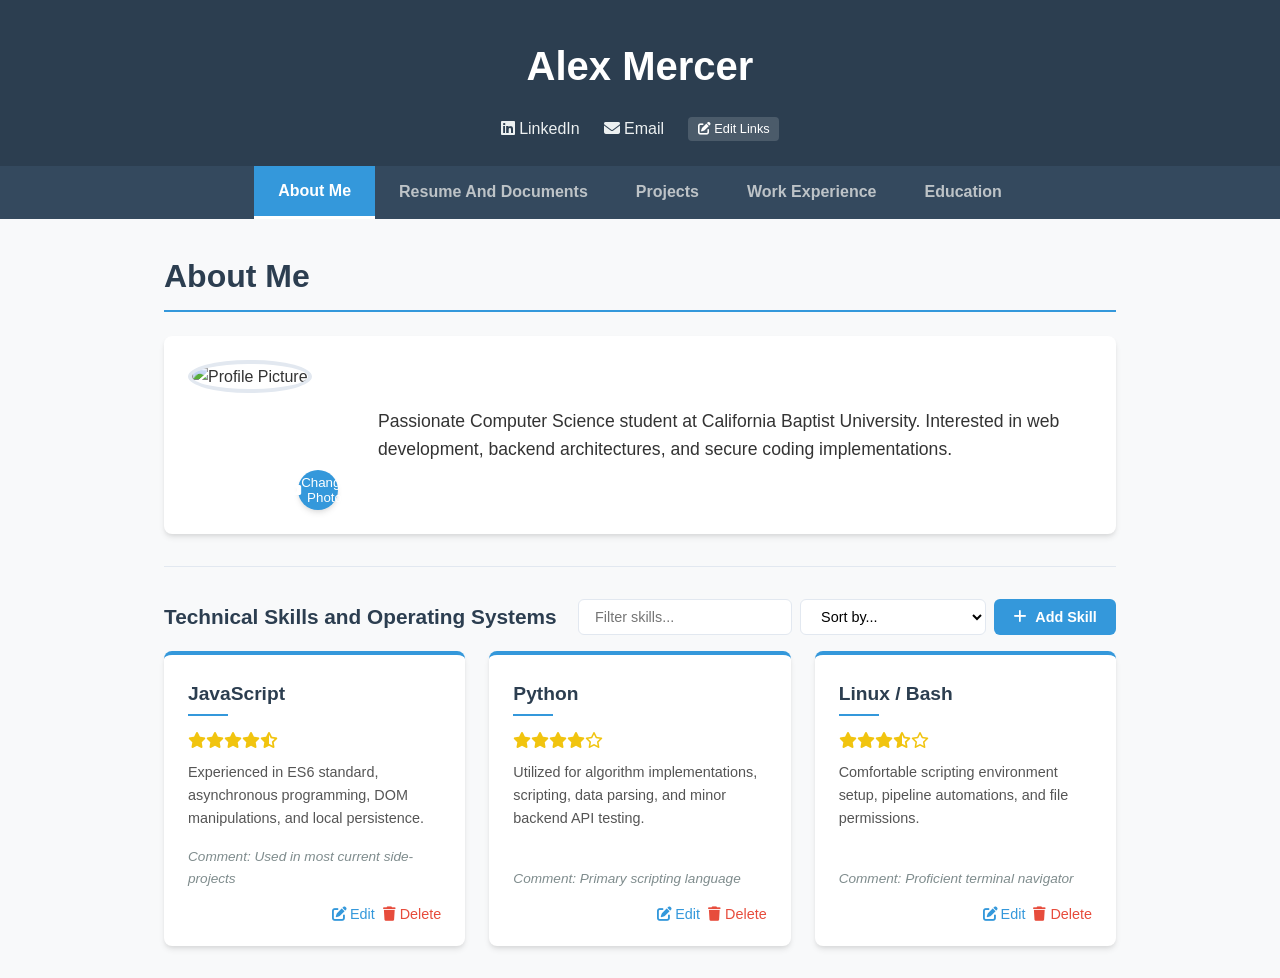
==== index.html @ ef34f557 "Gemini with the project Specification" ====
<!DOCTYPE html>
<html lang="en">
<head>
    <meta charset="UTF-8">
    <meta name="viewport" content="width=device-width, initial-scale=1.0">
    <title>My Interactive Resume App</title>
    <link rel="stylesheet" href="style.css">
    <link rel="stylesheet" href="https://cdnjs.cloudflare.com/ajax/libs/font-awesome/6.4.0/css/all.min.css">
</head>
<body>

    <header>
        <h1 id="header-name" contenteditable="true" onblur="saveHeaderData()">Your Name Here</h1>
        <div class="header-links">
            <a id="link-linkedin" href="https://linkedin.com" target="_blank"><i class="fab fa-linkedin"></i> LinkedIn</a>
            <a id="link-email" href="mailto:your.email@example.com"><i class="fas fa-envelope"></i> Email</a>
            <button class="edit-btn-sm" onclick="editHeaderLinks()"><i class="fas fa-edit"></i> Edit Links</button>
        </div>
    </header>

    <nav class="tabs-container">
        <button class="tab-btn active" onclick="switchTab('about')">About Me</button>
        <button class="tab-btn" onclick="switchTab('resume')">Resume And Documents</button>
        <button class="tab-btn" onclick="switchTab('projects')">Projects</button>
        <button class="tab-btn" onclick="switchTab('experience')">Work Experience</button>
        <button class="tab-btn" onclick="switchTab('education')">Education</button>
    </nav>

    <main class="content-container">

        <section id="about" class="tab-section active">
            <h2>About Me</h2>
            <div class="profile-container">
                <div class="profile-photo-wrapper">
                    <img id="profile-img" src="https://via.placeholder.com/150" alt="Profile Picture">
                    <input type="file" id="photo-upload" accept="image/*" style="display:none" onchange="uploadPhoto(event)">
                    <button class="edit-photo-btn" onclick="document.getElementById('photo-upload').click()"><i class="fas fa-camera"></i> Change Photo</button>
                </div>
                <div class="about-bio">
                    <p id="about-text" contenteditable="true" onblur="saveBioData()">Click here to edit your bio. Share a brief summary of who you are, what drives you, and what you're currently working on!</p>
                </div>
            </div>

            <hr class="section-divider">

            <div class="skills-header">
                <h3>Technical Skills and Operating Systems</h3>
                <div class="skills-controls">
                    <input type="text" id="skill-search" placeholder="Filter skills..." oninput="renderSkills()">
                    <select id="skill-sort" onchange="renderSkills()">
                        <option value="none">Sort by...</option>
                        <option value="name-asc">Name (A-Z)</option>
                        <option value="rating-desc">Rating (High to Low)</option>
                    </select>
                    <button class="add-btn" onclick="openSkillModal()"><i class="fas fa-plus"></i> Add Skill</button>
                </div>
            </div>

            <div id="skills-grid" class="cards-grid">
                </div>
        </section>

        <section id="resume" class="tab-section">
            <h2>Resume</h2>
            <div class="resume-actions">
                <label for="resume-upload" class="upload-label-btn"><i class="fas fa-upload"></i> Upload PDF Resume</label>
                <input type="file" id="resume-upload" accept="application/pdf" style="display: none;" onchange="uploadResume(event)">
            </div>
            <div id="resume-viewer" class="resume-viewer-container">
                <p class="placeholder-text">No resume uploaded yet. Click the button above to upload a PDF resume.</p>
            </div>
        </section>

        <section id="projects" class="tab-section">
            <div class="section-header">
                <h2>Projects</h2>
                <button class="add-btn" onclick="openProjectModal()"><i class="fas fa-plus"></i> Add Project</button>
            </div>

            <h3 class="subsection-title"><i class="fas fa-star text-gold"></i> Featured Projects</h3>
            <div id="featured-projects-grid" class="cards-grid">
                </div>

            <hr class="section-divider">

            <h3 class="subsection-title">All Projects</h3>
            <div id="all-projects-grid" class="cards-grid">
                </div>
        </section>

        <section id="experience" class="tab-section">
            <div class="section-header">
                <h2>Work Experience</h2>
                <button class="add-btn" onclick="openExperienceModal()"><i class="fas fa-plus"></i> Add Experience</button>
            </div>
            <div id="experience-list" class="experience-list-container">
                </div>
        </section>

        <section id="education" class="tab-section">
            <div class="education-header">
                <h2 id="edu-institution" contenteditable="true" onblur="saveEducationInfo()">California Baptist University</h2>
                <h4 id="edu-degree" contenteditable="true" onblur="saveEducationInfo()">Bachelor of Computer Science</h4>
                <p id="edu-description" contenteditable="true" onblur="saveEducationInfo()" class="edu-desc-text">Click to edit the institution description or background info here.</p>
                <div class="edu-meta">
                    <span id="edu-link" contenteditable="true" onblur="saveEducationInfo()">https://calbaptist.edu</span>
                    <div class="transcript-wrapper">
                        <label for="transcript-upload" class="upload-label-btn-sm"><i class="fas fa-file-pdf"></i> Upload Transcript</label>
                        <input type="file" id="transcript-upload" accept="application/pdf" style="display: none;" onchange="uploadTranscript(event)">
                        <a id="view-transcript-btn" href="#" target="_blank" style="display: none;" class="view-btn-sm"><i class="fas fa-eye"></i> View Transcript</a>
                    </div>
                </div>
            </div>

            <hr class="section-divider">

            <div class="classes-header">
                <h3>Completed Courses</h3>
                <button class="add-btn" onclick="openClassModal()"><i class="fas fa-plus"></i> Add Course</button>
            </div>
            <div id="classes-grid" class="cards-grid">
                </div>
        </section>

    </main>

    <div id="modal-overlay" class="modal-overlay">
        <div class="modal-content">
            <h3 id="modal-title">Edit Item</h3>
            <form id="modal-form" onsubmit="handleModalSubmit(event)">
                <input type="hidden" id="form-item-id">
                <input type="hidden" id="form-item-type">
                
                <div id="dynamic-form-fields">
                    </div>

                <div class="modal-actions">
                    <button type="button" class="cancel-btn" onclick="closeModal()">Cancel</button>
                    <button type="submit" class="save-btn">Save Changes</button>
                </div>
            </form>
        </div>
    </div>

    <div id="links-modal" class="modal-overlay">
        <div class="modal-content">
            <h3>Edit Contact Links</h3>
            <div class="form-group">
                <label for="input-linkedin">LinkedIn URL</label>
                <input type="url" id="input-linkedin" placeholder="https://linkedin.com/in/username">
            </div>
            <div class="form-group">
                <label for="input-email">Email Address</label>
                <input type="email" id="input-email" placeholder="example@email.com">
            </div>
            <div class="modal-actions">
                <button type="button" class="cancel-btn" onclick="closeLinksModal()">Cancel</button>
                <button type="button" class="save-btn" onclick="saveHeaderLinks()">Save</button>
            </div>
        </div>
    </div>

    <script src="app.js"></script>
</body>
</html>
---- style.css ----
/* Custom Palette & Variables */
:root {
    --primary: #2c3e50;
    --accent: #3498db;
    --accent-hover: #2980b9;
    --bg: #f8f9fa;
    --card-bg: #ffffff;
    --text: #333333;
    --text-muted: #7f8c8d;
    --border: #e2e8f0;
    --shadow: 0 4px 6px -1px rgba(0, 0, 0, 0.1), 0 2px 4px -1px rgba(0, 0, 0, 0.06);
    --gold: #f1c40f;
    --danger: #e74c3c;
}

* {
    box-sizing: border-box;
    margin: 0;
    padding: 0;
    font-family: 'Segoe UI', Tahoma, Geneva, Verdana, sans-serif;
}

body {
    background-color: var(--bg);
    color: var(--text);
    line-height: 1.6;
}

/* Header Styles */
header {
    background-color: var(--primary);
    color: white;
    padding: 2rem 1rem 1.5rem 1rem;
    text-align: center;
}

header h1 {
    font-size: 2.5rem;
    font-weight: 800;
    margin-bottom: 0.5rem;
    outline: none;
    transition: background 0.3s;
    display: inline-block;
    padding: 2px 8px;
    border-radius: 4px;
}

header h1[contenteditable="true"]:hover {
    background: rgba(255, 255, 255, 0.1);
    cursor: pointer;
}

.header-links {
    display: flex;
    justify-content: center;
    align-items: center;
    gap: 1.5rem;
    flex-wrap: wrap;
    margin-top: 0.5rem;
}

.header-links a {
    color: #ecf0f1;
    text-decoration: none;
    font-size: 1rem;
    font-weight: 500;
    transition: color 0.2s;
}

.header-links a:hover {
    color: var(--accent);
}

/* Tabs Navigation */
.tabs-container {
    display: flex;
    justify-content: center;
    background-color: #34495e;
    overflow-x: auto;
    white-space: nowrap;
    position: sticky;
    top: 0;
    z-index: 10;
}

.tab-btn {
    background: none;
    border: none;
    color: #bdc3c7;
    padding: 1rem 1.5rem;
    font-size: 1rem;
    cursor: pointer;
    transition: all 0.3s;
    font-weight: 600;
}

.tab-btn:hover {
    color: white;
    background-color: rgba(255, 255, 255, 0.05);
}

.tab-btn.active {
    color: white;
    background-color: var(--accent);
    border-bottom: 3px solid white;
}

/* Main Container */
.content-container {
    max-width: 1000px;
    margin: 2rem auto;
    padding: 0 1.5rem;
}

.tab-section {
    display: none;
    animation: fadeIn 0.4s ease;
}

.tab-section.active {
    display: block;
}

@keyframes fadeIn {
    from { opacity: 0; transform: translateY(10px); }
    to { opacity: 1; transform: translateY(0); }
}

/* Headers & Typography */
h2 {
    font-size: 2rem;
    color: var(--primary);
    margin-bottom: 1.5rem;
    border-bottom: 2px solid var(--accent);
    padding-bottom: 0.5rem;
}

h3 {
    font-size: 1.3rem;
    color: var(--primary);
}

.subsection-title {
    margin: 1.5rem 0 1rem;
}

.section-divider {
    border: 0;
    height: 1px;
    background: var(--border);
    margin: 2rem 0;
}

/* Profile Section */
.profile-container {
    display: flex;
    gap: 2rem;
    align-items: center;
    background: var(--card-bg);
    padding: 1.5rem;
    border-radius: 8px;
    box-shadow: var(--shadow);
    margin-bottom: 2rem;
}

.profile-photo-wrapper {
    position: relative;
    width: 150px;
    height: 150px;
    flex-shrink: 0;
}

#profile-img {
    width: 100%;
    height: 100%;
    object-fit: cover;
    border-radius: 50%;
    border: 4px solid var(--border);
}

.edit-photo-btn {
    position: absolute;
    bottom: 0;
    right: 0;
    background: var(--accent);
    color: white;
    border: none;
    border-radius: 50%;
    width: 40px;
    height: 40px;
    cursor: pointer;
    box-shadow: var(--shadow);
    display: flex;
    align-items: center;
    justify-content: center;
}

.about-bio p {
    font-size: 1.1rem;
    padding: 0.5rem;
    border-radius: 4px;
    outline: none;
}

.about-bio p[contenteditable="true"]:hover {
    background: #f0f4f8;
}

/* Control Headers */
.skills-header, .section-header, .classes-header {
    display: flex;
    justify-content: space-between;
    align-items: center;
    flex-wrap: wrap;
    gap: 1rem;
    margin-bottom: 1rem;
}

.skills-controls {
    display: flex;
    gap: 0.5rem;
    flex-wrap: wrap;
}

input[type="text"], select {
    padding: 0.5rem 1rem;
    border: 1px solid var(--border);
    border-radius: 6px;
    background-color: white;
    font-size: 0.9rem;
}

/* Buttons */
.add-btn, .upload-label-btn, .save-btn {
    background-color: var(--accent);
    color: white;
    border: none;
    padding: 0.6rem 1.2rem;
    border-radius: 6px;
    font-weight: 600;
    cursor: pointer;
    transition: background 0.2s;
    font-size: 0.9rem;
    display: inline-flex;
    align-items: center;
    gap: 0.5rem;
}

.add-btn:hover, .upload-label-btn:hover, .save-btn:hover {
    background-color: var(--accent-hover);
}

.edit-btn-sm, .upload-label-btn-sm, .view-btn-sm {
    background: rgba(255,255,255,0.15);
    border: none;
    color: white;
    padding: 0.3rem 0.6rem;
    border-radius: 4px;
    cursor: pointer;
    font-size: 0.8rem;
}

.edit-btn-sm:hover {
    background: rgba(255,255,255,0.3);
}

.upload-label-btn-sm, .view-btn-sm {
    background-color: var(--primary);
    color: white;
    padding: 0.4rem 0.8rem;
    border-radius: 4px;
    text-decoration: none;
    cursor: pointer;
    display: inline-flex;
    align-items: center;
    gap: 0.3rem;
    font-weight: 500;
}

.upload-label-btn-sm:hover, .view-btn-sm:hover {
    background-color: #1a252f;
}

.card-actions {
    display: flex;
    justify-content: flex-end;
    gap: 0.5rem;
    margin-top: auto;
    padding-top: 1rem;
}

.edit-card-btn {
    background: none;
    border: none;
    color: var(--accent);
    cursor: pointer;
    font-size: 0.9rem;
}

.delete-card-btn {
    background: none;
    border: none;
    color: var(--danger);
    cursor: pointer;
    font-size: 0.9rem;
}

/* Grid & Cards System */
.cards-grid {
    display: grid;
    grid-template-columns: repeat(auto-fill, minmax(280px, 1fr));
    gap: 1.5rem;
    margin-top: 1rem;
}

.card {
    background: var(--card-bg);
    border-radius: 8px;
    padding: 1.5rem;
    box-shadow: var(--shadow);
    display: flex;
    flex-direction: column;
    border-top: 4px solid var(--accent);
    transition: transform 0.2s;
}

.card:hover {
    transform: translateY(-3px);
}

.card h4 {
    font-size: 1.2rem;
    color: var(--primary);
    margin-bottom: 0.25rem;
}

.card-underline {
    height: 2px;
    width: 40px;
    background-color: var(--accent);
    margin-bottom: 0.75rem;
}

.card-label {
    background: #e1f5fe;
    color: #0288d1;
    font-size: 0.75rem;
    font-weight: bold;
    padding: 0.2rem 0.5rem;
    border-radius: 4px;
    align-self: flex-start;
    margin-bottom: 0.75rem;
}

.card-desc {
    font-size: 0.9rem;
    color: #555;
    margin-bottom: 1rem;
    flex-grow: 1;
}

/* Star Ratings */
.stars-container {
    color: var(--gold);
    font-size: 1rem;
    margin-bottom: 0.5rem;
}

.card-comment {
    font-size: 0.85rem;
    font-style: italic;
    color: var(--text-muted);
}

.card-tech-stack {
    font-size: 0.8rem;
    color: var(--text-muted);
    background: #f1f3f5;
    padding: 0.4rem;
    border-radius: 4px;
    margin-bottom: 0.75rem;
}

.card-link {
    color: var(--accent);
    text-decoration: none;
    font-weight: 600;
    font-size: 0.9rem;
}

.card-link:hover {
    text-decoration: underline;
}

/* Resume Document Viewers */
.resume-actions {
    display: flex;
    justify-content: flex-end;
    margin-bottom: 1.5rem;
}

.resume-viewer-container {
    background: white;
    border-radius: 8px;
    box-shadow: var(--shadow);
    padding: 1rem;
    min-height: 500px;
    display: flex;
    justify-content: center;
    align-items: center;
}

.placeholder-text {
    color: var(--text-muted);
    font-style: italic;
}

.resume-iframe {
    width: 100%;
    height: 600px;
    border: none;
}

/* Experience Layout */
.experience-list-container {
    display: flex;
    flex-direction: column;
    gap: 1.5rem;
}

.experience-card {
    background: white;
    border-radius: 8px;
    padding: 1.5rem;
    box-shadow: var(--shadow);
    border-left: 5px solid var(--accent);
}

/* Education Layout */
.education-header {
    background: white;
    border-radius: 8px;
    padding: 2rem;
    box-shadow: var(--shadow);
}

.education-header h2 {
    border-bottom: none;
    margin-bottom: 0.25rem;
    outline: none;
}

.education-header h2[contenteditable="true"]:hover,
.education-header h4[contenteditable="true"]:hover,
.education-header p[contenteditable="true"]:hover,
#edu-link[contenteditable="true"]:hover {
    background-color: #f0f4f8;
}

.education-header h4 {
    color: var(--accent);
    font-size: 1.2rem;
    margin-bottom: 1rem;
    outline: none;
}

.edu-desc-text {
    margin-bottom: 1.5rem;
    outline: none;
}

.edu-meta {
    display: flex;
    justify-content: space-between;
    align-items: center;
    flex-wrap: wrap;
    gap: 1rem;
}

#edu-link {
    color: var(--accent);
    text-decoration: underline;
    font-weight: 500;
    outline: none;
}

.transcript-wrapper {
    display: flex;
    gap: 0.5rem;
    align-items: center;
}

/* Modals Overlay & Forms */
.modal-overlay {
    display: none;
    position: fixed;
    top: 0;
    left: 0;
    width: 100%;
    height: 100%;
    background: rgba(0, 0, 0, 0.5);
    z-index: 100;
    justify-content: center;
    align-items: center;
}

.modal-overlay.active {
    display: flex;
}

.modal-content {
    background: white;
    border-radius: 10px;
    padding: 2rem;
    width: 90%;
    max-width: 500px;
    box-shadow: 0 10px 25px rgba(0,0,0,0.2);
    animation: modalSlideUp 0.3s ease;
}

@keyframes modalSlideUp {
    from { transform: translateY(30px); opacity: 0; }
    to { transform: translateY(0); opacity: 1; }
}

.modal-content h3 {
    margin-bottom: 1.5rem;
    border-bottom: 1px solid var(--border);
    padding-bottom: 0.5rem;
}

.form-group {
    margin-bottom: 1rem;
}

.form-group label {
    display: block;
    margin-bottom: 0.4rem;
    font-weight: 600;
    font-size: 0.9rem;
}

.form-group input, 
.form-group textarea,
.form-group select {
    width: 100%;
    padding: 0.6rem;
    border: 1px solid var(--border);
    border-radius: 4px;
    font-size: 0.95rem;
}

.form-row {
    display: grid;
    grid-template-columns: 1fr 1fr;
    gap: 1rem;
}

.modal-actions {
    display: flex;
    justify-content: flex-end;
    gap: 0.75rem;
    margin-top: 1.5rem;
}

.cancel-btn {
    background-color: #cbd5e1;
    color: #334155;
    border: none;
    padding: 0.6rem 1.2rem;
    border-radius: 6px;
    font-weight: 600;
    cursor: pointer;
}

.cancel-btn:hover {
    background-color: #94a3b8;
}

/* Responsive Styles */
@media (max-width: 768px) {
    .profile-container {
        flex-direction: column;
        text-align: center;
    }
    .edu-meta {
        flex-direction: column;
        align-items: flex-start;
    }
}
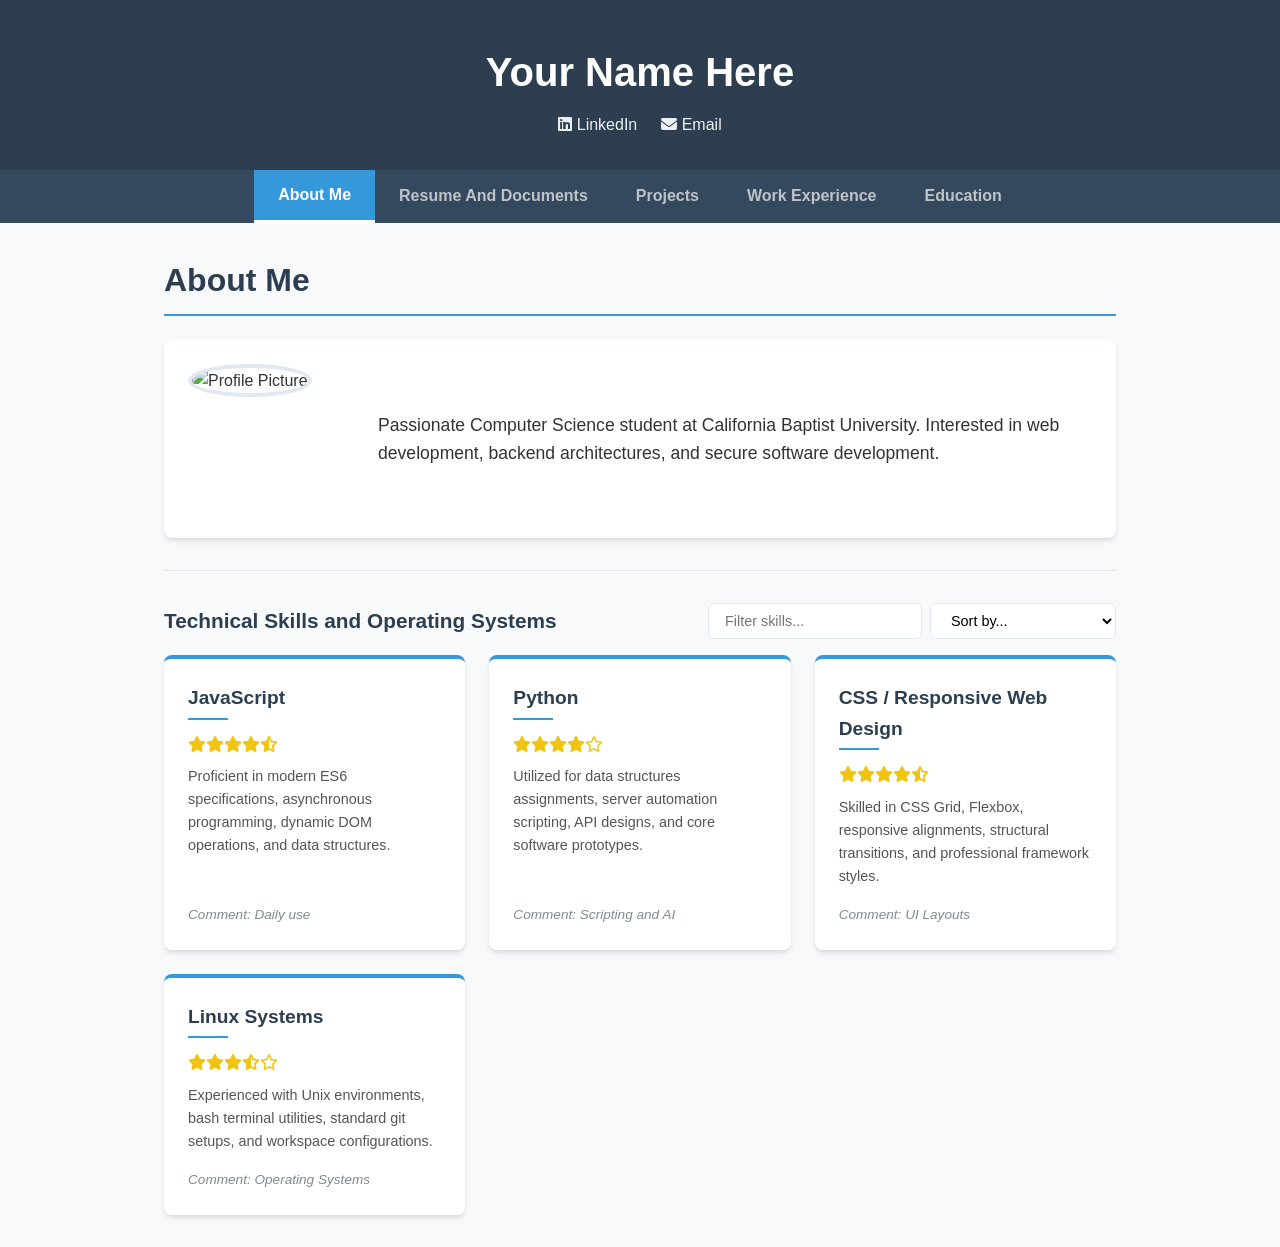
==== commit 8f1bf24e: "Removed the editing for users on site to avoid confusion" ====
--- a/index.html
+++ b/index.html
@@ -3,18 +3,17 @@
 <head>
     <meta charset="UTF-8">
     <meta name="viewport" content="width=device-width, initial-scale=1.0">
-    <title>My Interactive Resume App</title>
+    <title>My Portfolio & Resume</title>
     <link rel="stylesheet" href="style.css">
     <link rel="stylesheet" href="https://cdnjs.cloudflare.com/ajax/libs/font-awesome/6.4.0/css/all.min.css">
 </head>
 <body>
 
     <header>
-        <h1 id="header-name" contenteditable="true" onblur="saveHeaderData()">Your Name Here</h1>
+        <h1 id="header-name">Your Name</h1>
         <div class="header-links">
-            <a id="link-linkedin" href="https://linkedin.com" target="_blank"><i class="fab fa-linkedin"></i> LinkedIn</a>
-            <a id="link-email" href="mailto:your.email@example.com"><i class="fas fa-envelope"></i> Email</a>
-            <button class="edit-btn-sm" onclick="editHeaderLinks()"><i class="fas fa-edit"></i> Edit Links</button>
+            <a id="link-linkedin" href="#" target="_blank"><i class="fab fa-linkedin"></i> LinkedIn</a>
+            <a id="link-email" href="#"><i class="fas fa-envelope"></i> Email</a>
         </div>
     </header>
 
@@ -32,12 +31,10 @@
             <h2>About Me</h2>
             <div class="profile-container">
                 <div class="profile-photo-wrapper">
-                    <img id="profile-img" src="https://via.placeholder.com/150" alt="Profile Picture">
-                    <input type="file" id="photo-upload" accept="image/*" style="display:none" onchange="uploadPhoto(event)">
-                    <button class="edit-photo-btn" onclick="document.getElementById('photo-upload').click()"><i class="fas fa-camera"></i> Change Photo</button>
+                    <img id="profile-img" src="" alt="Profile Picture">
                 </div>
                 <div class="about-bio">
-                    <p id="about-text" contenteditable="true" onblur="saveBioData()">Click here to edit your bio. Share a brief summary of who you are, what drives you, and what you're currently working on!</p>
+                    <p id="about-text"></p>
                 </div>
             </div>
 
@@ -52,7 +49,6 @@
                         <option value="name-asc">Name (A-Z)</option>
                         <option value="rating-desc">Rating (High to Low)</option>
                     </select>
-                    <button class="add-btn" onclick="openSkillModal()"><i class="fas fa-plus"></i> Add Skill</button>
                 </div>
             </div>
 
@@ -62,19 +58,13 @@
 
         <section id="resume" class="tab-section">
             <h2>Resume</h2>
-            <div class="resume-actions">
-                <label for="resume-upload" class="upload-label-btn"><i class="fas fa-upload"></i> Upload PDF Resume</label>
-                <input type="file" id="resume-upload" accept="application/pdf" style="display: none;" onchange="uploadResume(event)">
-            </div>
             <div id="resume-viewer" class="resume-viewer-container">
-                <p class="placeholder-text">No resume uploaded yet. Click the button above to upload a PDF resume.</p>
-            </div>
+                </div>
         </section>
 
         <section id="projects" class="tab-section">
             <div class="section-header">
                 <h2>Projects</h2>
-                <button class="add-btn" onclick="openProjectModal()"><i class="fas fa-plus"></i> Add Project</button>
             </div>
 
             <h3 class="subsection-title"><i class="fas fa-star text-gold"></i> Featured Projects</h3>
@@ -91,7 +81,6 @@
         <section id="experience" class="tab-section">
             <div class="section-header">
                 <h2>Work Experience</h2>
-                <button class="add-btn" onclick="openExperienceModal()"><i class="fas fa-plus"></i> Add Experience</button>
             </div>
             <div id="experience-list" class="experience-list-container">
                 </div>
@@ -99,15 +88,13 @@
 
         <section id="education" class="tab-section">
             <div class="education-header">
-                <h2 id="edu-institution" contenteditable="true" onblur="saveEducationInfo()">California Baptist University</h2>
-                <h4 id="edu-degree" contenteditable="true" onblur="saveEducationInfo()">Bachelor of Computer Science</h4>
-                <p id="edu-description" contenteditable="true" onblur="saveEducationInfo()" class="edu-desc-text">Click to edit the institution description or background info here.</p>
+                <h2 id="edu-institution">Institution Name</h2>
+                <h4 id="edu-degree">Degree Program</h4>
+                <p id="edu-description" class="edu-desc-text"></p>
                 <div class="edu-meta">
-                    <span id="edu-link" contenteditable="true" onblur="saveEducationInfo()">https://calbaptist.edu</span>
+                    <a id="edu-link" href="#" target="_blank">Institution Website</a>
                     <div class="transcript-wrapper">
-                        <label for="transcript-upload" class="upload-label-btn-sm"><i class="fas fa-file-pdf"></i> Upload Transcript</label>
-                        <input type="file" id="transcript-upload" accept="application/pdf" style="display: none;" onchange="uploadTranscript(event)">
-                        <a id="view-transcript-btn" href="#" target="_blank" style="display: none;" class="view-btn-sm"><i class="fas fa-eye"></i> View Transcript</a>
+                        <a id="view-transcript-btn" href="#" target="_blank" class="view-btn-sm"><i class="fas fa-file-pdf"></i> View Unofficial Transcript</a>
                     </div>
                 </div>
             </div>
@@ -116,7 +103,6 @@
 
             <div class="classes-header">
                 <h3>Completed Courses</h3>
-                <button class="add-btn" onclick="openClassModal()"><i class="fas fa-plus"></i> Add Course</button>
             </div>
             <div id="classes-grid" class="cards-grid">
                 </div>
@@ -124,42 +110,6 @@
 
     </main>
 
-    <div id="modal-overlay" class="modal-overlay">
-        <div class="modal-content">
-            <h3 id="modal-title">Edit Item</h3>
-            <form id="modal-form" onsubmit="handleModalSubmit(event)">
-                <input type="hidden" id="form-item-id">
-                <input type="hidden" id="form-item-type">
-                
-                <div id="dynamic-form-fields">
-                    </div>
-
-                <div class="modal-actions">
-                    <button type="button" class="cancel-btn" onclick="closeModal()">Cancel</button>
-                    <button type="submit" class="save-btn">Save Changes</button>
-                </div>
-            </form>
-        </div>
-    </div>
-
-    <div id="links-modal" class="modal-overlay">
-        <div class="modal-content">
-            <h3>Edit Contact Links</h3>
-            <div class="form-group">
-                <label for="input-linkedin">LinkedIn URL</label>
-                <input type="url" id="input-linkedin" placeholder="https://linkedin.com/in/username">
-            </div>
-            <div class="form-group">
-                <label for="input-email">Email Address</label>
-                <input type="email" id="input-email" placeholder="example@email.com">
-            </div>
-            <div class="modal-actions">
-                <button type="button" class="cancel-btn" onclick="closeLinksModal()">Cancel</button>
-                <button type="button" class="save-btn" onclick="saveHeaderLinks()">Save</button>
-            </div>
-        </div>
-    </div>
-
     <script src="app.js"></script>
 </body>
 </html>
--- a/style.css
+++ b/style.css
@@ -10,7 +10,6 @@
     --border: #e2e8f0;
     --shadow: 0 4px 6px -1px rgba(0, 0, 0, 0.1), 0 2px 4px -1px rgba(0, 0, 0, 0.06);
     --gold: #f1c40f;
-    --danger: #e74c3c;
 }
 
 * {
@@ -30,7 +29,7 @@
 header {
     background-color: var(--primary);
     color: white;
-    padding: 2rem 1rem 1.5rem 1rem;
+    padding: 2.5rem 1rem 2rem 1rem;
     text-align: center;
 }
 
@@ -38,16 +37,6 @@
     font-size: 2.5rem;
     font-weight: 800;
     margin-bottom: 0.5rem;
-    outline: none;
-    transition: background 0.3s;
-    display: inline-block;
-    padding: 2px 8px;
-    border-radius: 4px;
-}
-
-header h1[contenteditable="true"]:hover {
-    background: rgba(255, 255, 255, 0.1);
-    cursor: pointer;
 }
 
 .header-links {
@@ -178,32 +167,9 @@
     border: 4px solid var(--border);
 }
 
-.edit-photo-btn {
-    position: absolute;
-    bottom: 0;
-    right: 0;
-    background: var(--accent);
-    color: white;
-    border: none;
-    border-radius: 50%;
-    width: 40px;
-    height: 40px;
-    cursor: pointer;
-    box-shadow: var(--shadow);
-    display: flex;
-    align-items: center;
-    justify-content: center;
-}
-
 .about-bio p {
     font-size: 1.1rem;
     padding: 0.5rem;
-    border-radius: 4px;
-    outline: none;
-}
-
-.about-bio p[contenteditable="true"]:hover {
-    background: #f0f4f8;
 }
 
 /* Control Headers */
@@ -227,81 +193,6 @@
     border: 1px solid var(--border);
     border-radius: 6px;
     background-color: white;
-    font-size: 0.9rem;
-}
-
-/* Buttons */
-.add-btn, .upload-label-btn, .save-btn {
-    background-color: var(--accent);
-    color: white;
-    border: none;
-    padding: 0.6rem 1.2rem;
-    border-radius: 6px;
-    font-weight: 600;
-    cursor: pointer;
-    transition: background 0.2s;
-    font-size: 0.9rem;
-    display: inline-flex;
-    align-items: center;
-    gap: 0.5rem;
-}
-
-.add-btn:hover, .upload-label-btn:hover, .save-btn:hover {
-    background-color: var(--accent-hover);
-}
-
-.edit-btn-sm, .upload-label-btn-sm, .view-btn-sm {
-    background: rgba(255,255,255,0.15);
-    border: none;
-    color: white;
-    padding: 0.3rem 0.6rem;
-    border-radius: 4px;
-    cursor: pointer;
-    font-size: 0.8rem;
-}
-
-.edit-btn-sm:hover {
-    background: rgba(255,255,255,0.3);
-}
-
-.upload-label-btn-sm, .view-btn-sm {
-    background-color: var(--primary);
-    color: white;
-    padding: 0.4rem 0.8rem;
-    border-radius: 4px;
-    text-decoration: none;
-    cursor: pointer;
-    display: inline-flex;
-    align-items: center;
-    gap: 0.3rem;
-    font-weight: 500;
-}
-
-.upload-label-btn-sm:hover, .view-btn-sm:hover {
-    background-color: #1a252f;
-}
-
-.card-actions {
-    display: flex;
-    justify-content: flex-end;
-    gap: 0.5rem;
-    margin-top: auto;
-    padding-top: 1rem;
-}
-
-.edit-card-btn {
-    background: none;
-    border: none;
-    color: var(--accent);
-    cursor: pointer;
-    font-size: 0.9rem;
-}
-
-.delete-card-btn {
-    background: none;
-    border: none;
-    color: var(--danger);
-    cursor: pointer;
     font-size: 0.9rem;
 }
 
@@ -393,12 +284,6 @@
 }
 
 /* Resume Document Viewers */
-.resume-actions {
-    display: flex;
-    justify-content: flex-end;
-    margin-bottom: 1.5rem;
-}
-
 .resume-viewer-container {
     background: white;
     border-radius: 8px;
@@ -447,26 +332,16 @@
 .education-header h2 {
     border-bottom: none;
     margin-bottom: 0.25rem;
-    outline: none;
-}
-
-.education-header h2[contenteditable="true"]:hover,
-.education-header h4[contenteditable="true"]:hover,
-.education-header p[contenteditable="true"]:hover,
-#edu-link[contenteditable="true"]:hover {
-    background-color: #f0f4f8;
 }
 
 .education-header h4 {
     color: var(--accent);
     font-size: 1.2rem;
     margin-bottom: 1rem;
-    outline: none;
 }
 
 .edu-desc-text {
     margin-bottom: 1.5rem;
-    outline: none;
 }
 
 .edu-meta {
@@ -481,7 +356,6 @@
     color: var(--accent);
     text-decoration: underline;
     font-weight: 500;
-    outline: none;
 }
 
 .transcript-wrapper {
@@ -490,91 +364,21 @@
     align-items: center;
 }
 
-/* Modals Overlay & Forms */
-.modal-overlay {
-    display: none;
-    position: fixed;
-    top: 0;
-    left: 0;
-    width: 100%;
-    height: 100%;
-    background: rgba(0, 0, 0, 0.5);
-    z-index: 100;
-    justify-content: center;
-    align-items: center;
-}
-
-.modal-overlay.active {
-    display: flex;
-}
-
-.modal-content {
-    background: white;
-    border-radius: 10px;
-    padding: 2rem;
-    width: 90%;
-    max-width: 500px;
-    box-shadow: 0 10px 25px rgba(0,0,0,0.2);
-    animation: modalSlideUp 0.3s ease;
-}
-
-@keyframes modalSlideUp {
-    from { transform: translateY(30px); opacity: 0; }
-    to { transform: translateY(0); opacity: 1; }
-}
-
-.modal-content h3 {
-    margin-bottom: 1.5rem;
-    border-bottom: 1px solid var(--border);
-    padding-bottom: 0.5rem;
-}
-
-.form-group {
-    margin-bottom: 1rem;
-}
-
-.form-group label {
-    display: block;
-    margin-bottom: 0.4rem;
-    font-weight: 600;
-    font-size: 0.9rem;
-}
-
-.form-group input, 
-.form-group textarea,
-.form-group select {
-    width: 100%;
-    padding: 0.6rem;
-    border: 1px solid var(--border);
+.view-btn-sm {
+    background-color: var(--primary);
+    color: white;
+    padding: 0.4rem 0.8rem;
     border-radius: 4px;
-    font-size: 0.95rem;
-}
-
-.form-row {
-    display: grid;
-    grid-template-columns: 1fr 1fr;
-    gap: 1rem;
-}
-
-.modal-actions {
-    display: flex;
-    justify-content: flex-end;
-    gap: 0.75rem;
-    margin-top: 1.5rem;
-}
-
-.cancel-btn {
-    background-color: #cbd5e1;
-    color: #334155;
-    border: none;
-    padding: 0.6rem 1.2rem;
-    border-radius: 6px;
-    font-weight: 600;
+    text-decoration: none;
     cursor: pointer;
-}
-
-.cancel-btn:hover {
-    background-color: #94a3b8;
+    display: inline-flex;
+    align-items: center;
+    gap: 0.3rem;
+    font-weight: 500;
+}
+
+.view-btn-sm:hover {
+    background-color: #1a252f;
 }
 
 /* Responsive Styles */
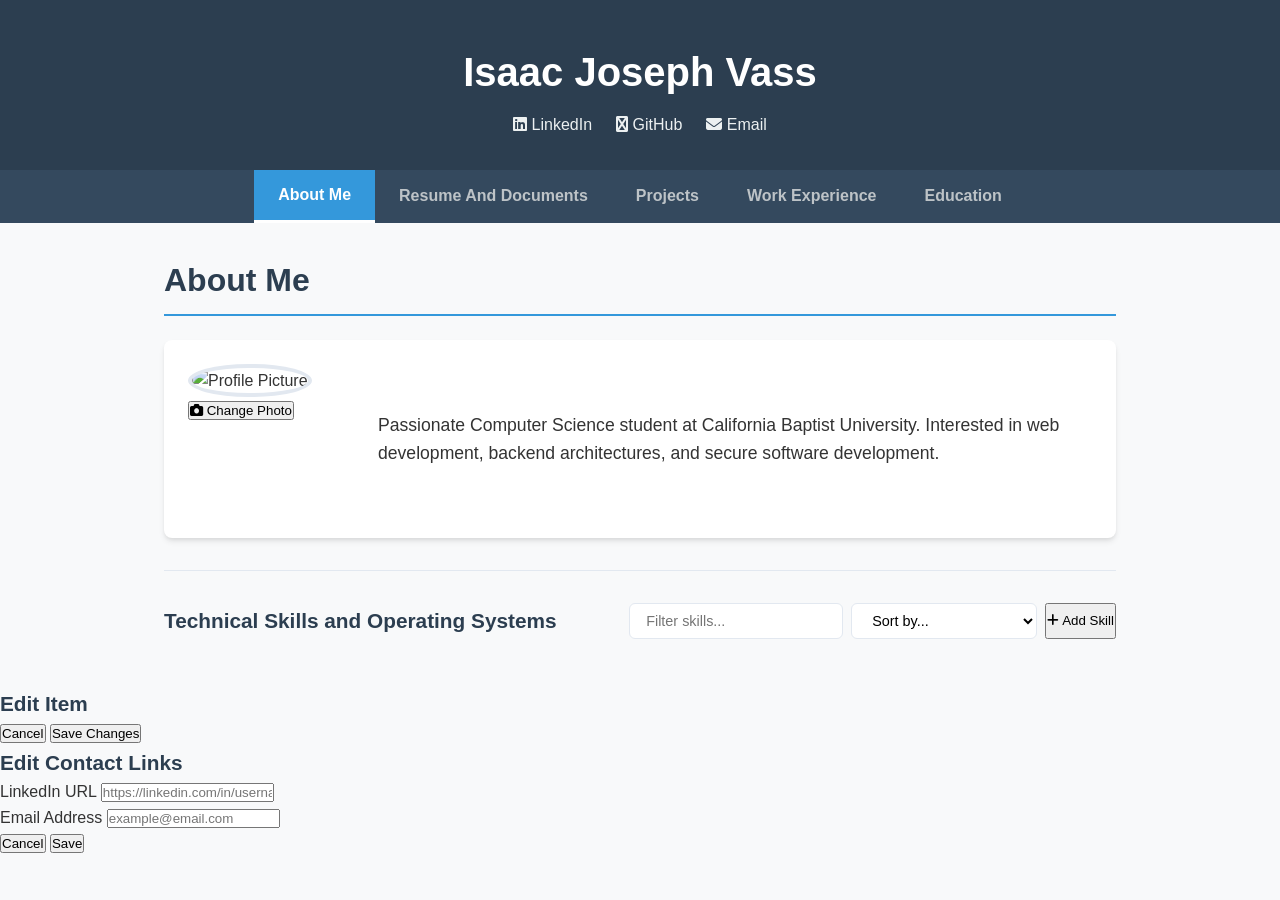
==== commit c8576c0a: "Added my links" ====
--- a/index.html
+++ b/index.html
@@ -3,17 +3,18 @@
 <head>
     <meta charset="UTF-8">
     <meta name="viewport" content="width=device-width, initial-scale=1.0">
-    <title>My Portfolio & Resume</title>
+    <title>My Interactive Resume App</title>
     <link rel="stylesheet" href="style.css">
     <link rel="stylesheet" href="https://cdnjs.cloudflare.com/ajax/libs/font-awesome/6.4.0/css/all.min.css">
 </head>
 <body>
 
     <header>
-        <h1 id="header-name">Your Name</h1>
+        <h1 id="header-name" contenteditable="true" onblur="saveHeaderData()">Your Name Here</h1>
         <div class="header-links">
-            <a id="link-linkedin" href="#" target="_blank"><i class="fab fa-linkedin"></i> LinkedIn</a>
-            <a id="link-email" href="#"><i class="fas fa-envelope"></i> Email</a>
+            <a id="link-linkedin" href="https://linkedin.com" target="_blank"><i class="fab fa-linkedin"></i> LinkedIn</a>
+            <a id="link-gtihub" href="https://github.com/IsaacVass"><i class="fas fa-github"></i> GitHub</a>
+            <a id="link-email" href="mailto:isaacjosephvass@gmail.com"><i class="fas fa-envelope"></i> Email</a>
         </div>
     </header>
 
@@ -31,10 +32,12 @@
             <h2>About Me</h2>
             <div class="profile-container">
                 <div class="profile-photo-wrapper">
-                    <img id="profile-img" src="" alt="Profile Picture">
+                    <img id="profile-img" src="https://via.placeholder.com/150" alt="Profile Picture">
+                    <input type="file" id="photo-upload" accept="image/*" style="display:none" onchange="uploadPhoto(event)">
+                    <button class="edit-photo-btn" onclick="document.getElementById('photo-upload').click()"><i class="fas fa-camera"></i> Change Photo</button>
                 </div>
                 <div class="about-bio">
-                    <p id="about-text"></p>
+                    <p id="about-text" contenteditable="true" onblur="saveBioData()">Click here to edit your bio. Share a brief summary of who you are, what drives you, and what you're currently working on!</p>
                 </div>
             </div>
 
@@ -49,6 +52,7 @@
                         <option value="name-asc">Name (A-Z)</option>
                         <option value="rating-desc">Rating (High to Low)</option>
                     </select>
+                    <button class="add-btn" onclick="openSkillModal()"><i class="fas fa-plus"></i> Add Skill</button>
                 </div>
             </div>
 
@@ -58,13 +62,19 @@
 
         <section id="resume" class="tab-section">
             <h2>Resume</h2>
+            <div class="resume-actions">
+                <label for="resume-upload" class="upload-label-btn"><i class="fas fa-upload"></i> Upload PDF Resume</label>
+                <input type="file" id="resume-upload" accept="application/pdf" style="display: none;" onchange="uploadResume(event)">
+            </div>
             <div id="resume-viewer" class="resume-viewer-container">
-                </div>
+                <p class="placeholder-text">No resume uploaded yet. Click the button above to upload a PDF resume.</p>
+            </div>
         </section>
 
         <section id="projects" class="tab-section">
             <div class="section-header">
                 <h2>Projects</h2>
+                <button class="add-btn" onclick="openProjectModal()"><i class="fas fa-plus"></i> Add Project</button>
             </div>
 
             <h3 class="subsection-title"><i class="fas fa-star text-gold"></i> Featured Projects</h3>
@@ -81,6 +91,7 @@
         <section id="experience" class="tab-section">
             <div class="section-header">
                 <h2>Work Experience</h2>
+                <button class="add-btn" onclick="openExperienceModal()"><i class="fas fa-plus"></i> Add Experience</button>
             </div>
             <div id="experience-list" class="experience-list-container">
                 </div>
@@ -88,13 +99,15 @@
 
         <section id="education" class="tab-section">
             <div class="education-header">
-                <h2 id="edu-institution">Institution Name</h2>
-                <h4 id="edu-degree">Degree Program</h4>
-                <p id="edu-description" class="edu-desc-text"></p>
+                <h2 id="edu-institution" contenteditable="true" onblur="saveEducationInfo()">California Baptist University</h2>
+                <h4 id="edu-degree" contenteditable="true" onblur="saveEducationInfo()">Bachelor of Computer Science</h4>
+                <p id="edu-description" contenteditable="true" onblur="saveEducationInfo()" class="edu-desc-text">Click to edit the institution description or background info here.</p>
                 <div class="edu-meta">
-                    <a id="edu-link" href="#" target="_blank">Institution Website</a>
+                    <span id="edu-link" contenteditable="true" onblur="saveEducationInfo()">https://calbaptist.edu</span>
                     <div class="transcript-wrapper">
-                        <a id="view-transcript-btn" href="#" target="_blank" class="view-btn-sm"><i class="fas fa-file-pdf"></i> View Unofficial Transcript</a>
+                        <label for="transcript-upload" class="upload-label-btn-sm"><i class="fas fa-file-pdf"></i> Upload Transcript</label>
+                        <input type="file" id="transcript-upload" accept="application/pdf" style="display: none;" onchange="uploadTranscript(event)">
+                        <a id="view-transcript-btn" href="#" target="_blank" style="display: none;" class="view-btn-sm"><i class="fas fa-eye"></i> View Transcript</a>
                     </div>
                 </div>
             </div>
@@ -103,6 +116,7 @@
 
             <div class="classes-header">
                 <h3>Completed Courses</h3>
+                <button class="add-btn" onclick="openClassModal()"><i class="fas fa-plus"></i> Add Course</button>
             </div>
             <div id="classes-grid" class="cards-grid">
                 </div>
@@ -110,6 +124,42 @@
 
     </main>
 
+    <div id="modal-overlay" class="modal-overlay">
+        <div class="modal-content">
+            <h3 id="modal-title">Edit Item</h3>
+            <form id="modal-form" onsubmit="handleModalSubmit(event)">
+                <input type="hidden" id="form-item-id">
+                <input type="hidden" id="form-item-type">
+                
+                <div id="dynamic-form-fields">
+                    </div>
+
+                <div class="modal-actions">
+                    <button type="button" class="cancel-btn" onclick="closeModal()">Cancel</button>
+                    <button type="submit" class="save-btn">Save Changes</button>
+                </div>
+            </form>
+        </div>
+    </div>
+
+    <div id="links-modal" class="modal-overlay">
+        <div class="modal-content">
+            <h3>Edit Contact Links</h3>
+            <div class="form-group">
+                <label for="input-linkedin">LinkedIn URL</label>
+                <input type="url" id="input-linkedin" placeholder="https://linkedin.com/in/username">
+            </div>
+            <div class="form-group">
+                <label for="input-email">Email Address</label>
+                <input type="email" id="input-email" placeholder="example@email.com">
+            </div>
+            <div class="modal-actions">
+                <button type="button" class="cancel-btn" onclick="closeLinksModal()">Cancel</button>
+                <button type="button" class="save-btn" onclick="saveHeaderLinks()">Save</button>
+            </div>
+        </div>
+    </div>
+
     <script src="app.js"></script>
 </body>
 </html>
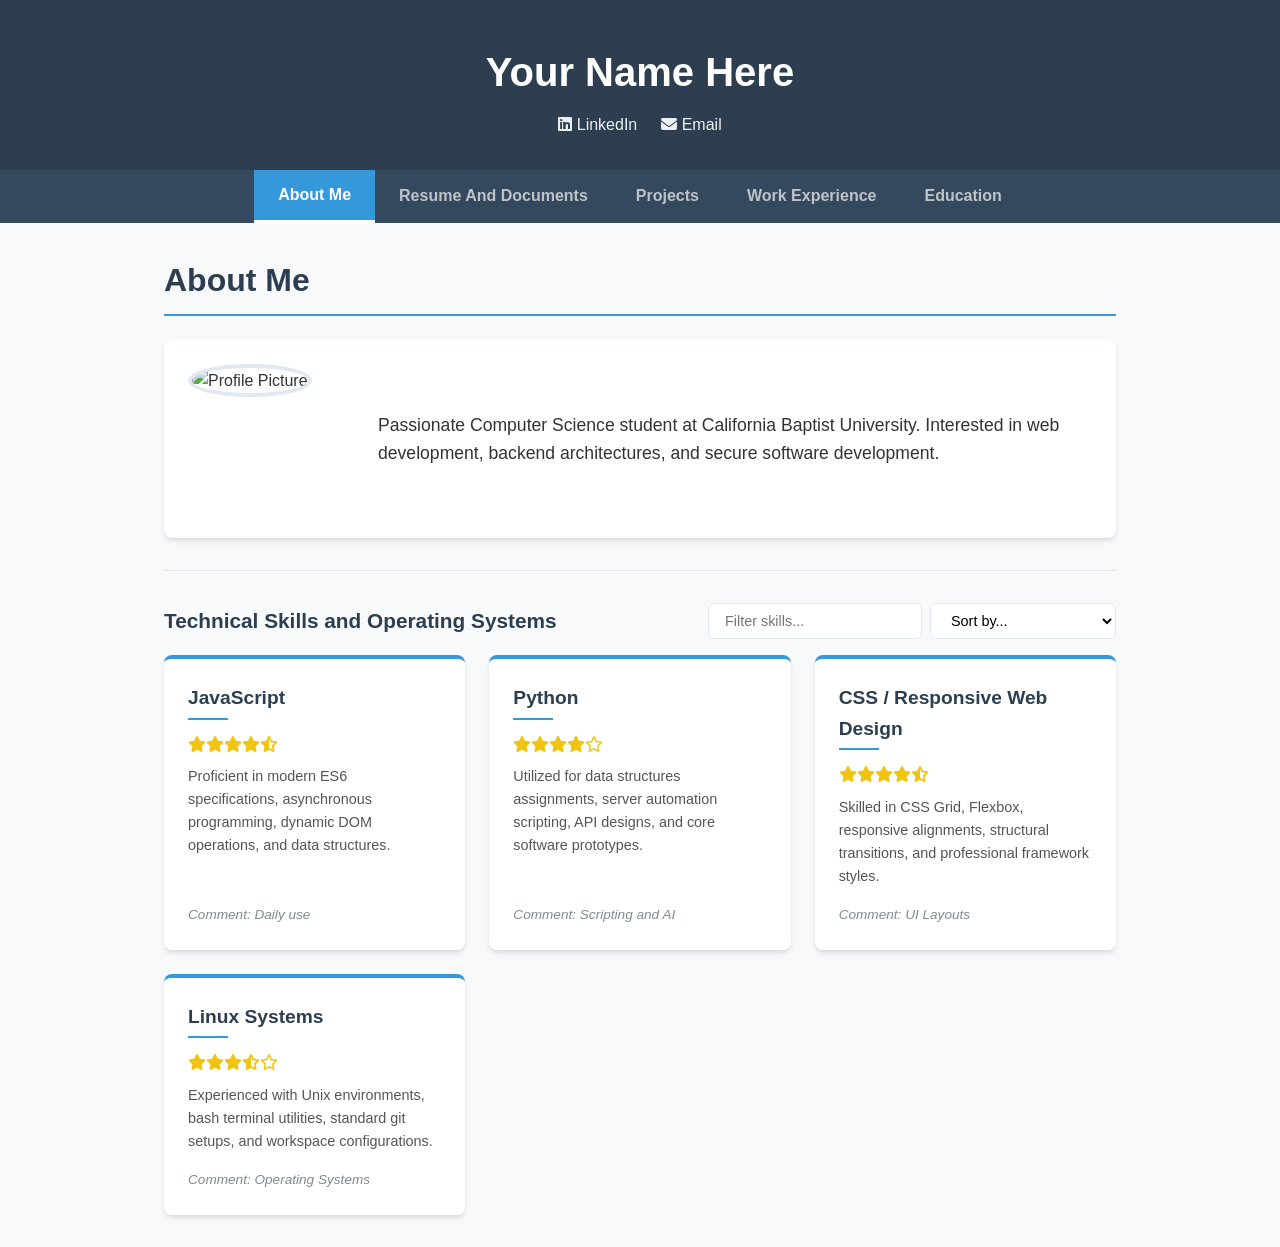
==== commit 6210f188: "Removed the rest of the editing uploading and saving features" ====
--- a/index.html
+++ b/index.html
@@ -3,18 +3,17 @@
 <head>
     <meta charset="UTF-8">
     <meta name="viewport" content="width=device-width, initial-scale=1.0">
-    <title>My Interactive Resume App</title>
+    <title>Vass Portfolio & Resume</title>
     <link rel="stylesheet" href="style.css">
     <link rel="stylesheet" href="https://cdnjs.cloudflare.com/ajax/libs/font-awesome/6.4.0/css/all.min.css">
 </head>
 <body>
 
     <header>
-        <h1 id="header-name" contenteditable="true" onblur="saveHeaderData()">Your Name Here</h1>
+        <h1 id="header-name">Your Name</h1>
         <div class="header-links">
-            <a id="link-linkedin" href="https://linkedin.com" target="_blank"><i class="fab fa-linkedin"></i> LinkedIn</a>
-            <a id="link-gtihub" href="https://github.com/IsaacVass"><i class="fas fa-github"></i> GitHub</a>
-            <a id="link-email" href="mailto:isaacjosephvass@gmail.com"><i class="fas fa-envelope"></i> Email</a>
+            <a id="link-linkedin" href="#" target="_blank"><i class="fab fa-linkedin"></i> LinkedIn</a>
+            <a id="link-email" href="#"><i class="fas fa-envelope"></i> Email</a>
         </div>
     </header>
 
@@ -32,12 +31,10 @@
             <h2>About Me</h2>
             <div class="profile-container">
                 <div class="profile-photo-wrapper">
-                    <img id="profile-img" src="https://via.placeholder.com/150" alt="Profile Picture">
-                    <input type="file" id="photo-upload" accept="image/*" style="display:none" onchange="uploadPhoto(event)">
-                    <button class="edit-photo-btn" onclick="document.getElementById('photo-upload').click()"><i class="fas fa-camera"></i> Change Photo</button>
+                    <img id="profile-img" src="" alt="Profile Picture">
                 </div>
                 <div class="about-bio">
-                    <p id="about-text" contenteditable="true" onblur="saveBioData()">Click here to edit your bio. Share a brief summary of who you are, what drives you, and what you're currently working on!</p>
+                    <p id="about-text"></p>
                 </div>
             </div>
 
@@ -52,7 +49,6 @@
                         <option value="name-asc">Name (A-Z)</option>
                         <option value="rating-desc">Rating (High to Low)</option>
                     </select>
-                    <button class="add-btn" onclick="openSkillModal()"><i class="fas fa-plus"></i> Add Skill</button>
                 </div>
             </div>
 
@@ -62,19 +58,13 @@
 
         <section id="resume" class="tab-section">
             <h2>Resume</h2>
-            <div class="resume-actions">
-                <label for="resume-upload" class="upload-label-btn"><i class="fas fa-upload"></i> Upload PDF Resume</label>
-                <input type="file" id="resume-upload" accept="application/pdf" style="display: none;" onchange="uploadResume(event)">
-            </div>
             <div id="resume-viewer" class="resume-viewer-container">
-                <p class="placeholder-text">No resume uploaded yet. Click the button above to upload a PDF resume.</p>
-            </div>
+                </div>
         </section>
 
         <section id="projects" class="tab-section">
             <div class="section-header">
                 <h2>Projects</h2>
-                <button class="add-btn" onclick="openProjectModal()"><i class="fas fa-plus"></i> Add Project</button>
             </div>
 
             <h3 class="subsection-title"><i class="fas fa-star text-gold"></i> Featured Projects</h3>
@@ -91,7 +81,6 @@
         <section id="experience" class="tab-section">
             <div class="section-header">
                 <h2>Work Experience</h2>
-                <button class="add-btn" onclick="openExperienceModal()"><i class="fas fa-plus"></i> Add Experience</button>
             </div>
             <div id="experience-list" class="experience-list-container">
                 </div>
@@ -99,15 +88,13 @@
 
         <section id="education" class="tab-section">
             <div class="education-header">
-                <h2 id="edu-institution" contenteditable="true" onblur="saveEducationInfo()">California Baptist University</h2>
-                <h4 id="edu-degree" contenteditable="true" onblur="saveEducationInfo()">Bachelor of Computer Science</h4>
-                <p id="edu-description" contenteditable="true" onblur="saveEducationInfo()" class="edu-desc-text">Click to edit the institution description or background info here.</p>
+                <h2 id="edu-institution">Institution Name</h2>
+                <h4 id="edu-degree">Degree Program</h4>
+                <p id="edu-description" class="edu-desc-text"></p>
                 <div class="edu-meta">
-                    <span id="edu-link" contenteditable="true" onblur="saveEducationInfo()">https://calbaptist.edu</span>
+                    <a id="edu-link" href="#" target="_blank">Institution Website</a>
                     <div class="transcript-wrapper">
-                        <label for="transcript-upload" class="upload-label-btn-sm"><i class="fas fa-file-pdf"></i> Upload Transcript</label>
-                        <input type="file" id="transcript-upload" accept="application/pdf" style="display: none;" onchange="uploadTranscript(event)">
-                        <a id="view-transcript-btn" href="#" target="_blank" style="display: none;" class="view-btn-sm"><i class="fas fa-eye"></i> View Transcript</a>
+                        <a id="view-transcript-btn" href="#" target="_blank" class="view-btn-sm"><i class="fas fa-file-pdf"></i> View Unofficial Transcript</a>
                     </div>
                 </div>
             </div>
@@ -116,7 +103,6 @@
 
             <div class="classes-header">
                 <h3>Completed Courses</h3>
-                <button class="add-btn" onclick="openClassModal()"><i class="fas fa-plus"></i> Add Course</button>
             </div>
             <div id="classes-grid" class="cards-grid">
                 </div>
@@ -124,42 +110,6 @@
 
     </main>
 
-    <div id="modal-overlay" class="modal-overlay">
-        <div class="modal-content">
-            <h3 id="modal-title">Edit Item</h3>
-            <form id="modal-form" onsubmit="handleModalSubmit(event)">
-                <input type="hidden" id="form-item-id">
-                <input type="hidden" id="form-item-type">
-                
-                <div id="dynamic-form-fields">
-                    </div>
-
-                <div class="modal-actions">
-                    <button type="button" class="cancel-btn" onclick="closeModal()">Cancel</button>
-                    <button type="submit" class="save-btn">Save Changes</button>
-                </div>
-            </form>
-        </div>
-    </div>
-
-    <div id="links-modal" class="modal-overlay">
-        <div class="modal-content">
-            <h3>Edit Contact Links</h3>
-            <div class="form-group">
-                <label for="input-linkedin">LinkedIn URL</label>
-                <input type="url" id="input-linkedin" placeholder="https://linkedin.com/in/username">
-            </div>
-            <div class="form-group">
-                <label for="input-email">Email Address</label>
-                <input type="email" id="input-email" placeholder="example@email.com">
-            </div>
-            <div class="modal-actions">
-                <button type="button" class="cancel-btn" onclick="closeLinksModal()">Cancel</button>
-                <button type="button" class="save-btn" onclick="saveHeaderLinks()">Save</button>
-            </div>
-        </div>
-    </div>
-
     <script src="app.js"></script>
 </body>
 </html>
--- a/style.css
+++ b/style.css
@@ -172,7 +172,7 @@
     padding: 0.5rem;
 }
 
-/* Control Headers */
+/* Controls Header */
 .skills-header, .section-header, .classes-header {
     display: flex;
     justify-content: space-between;
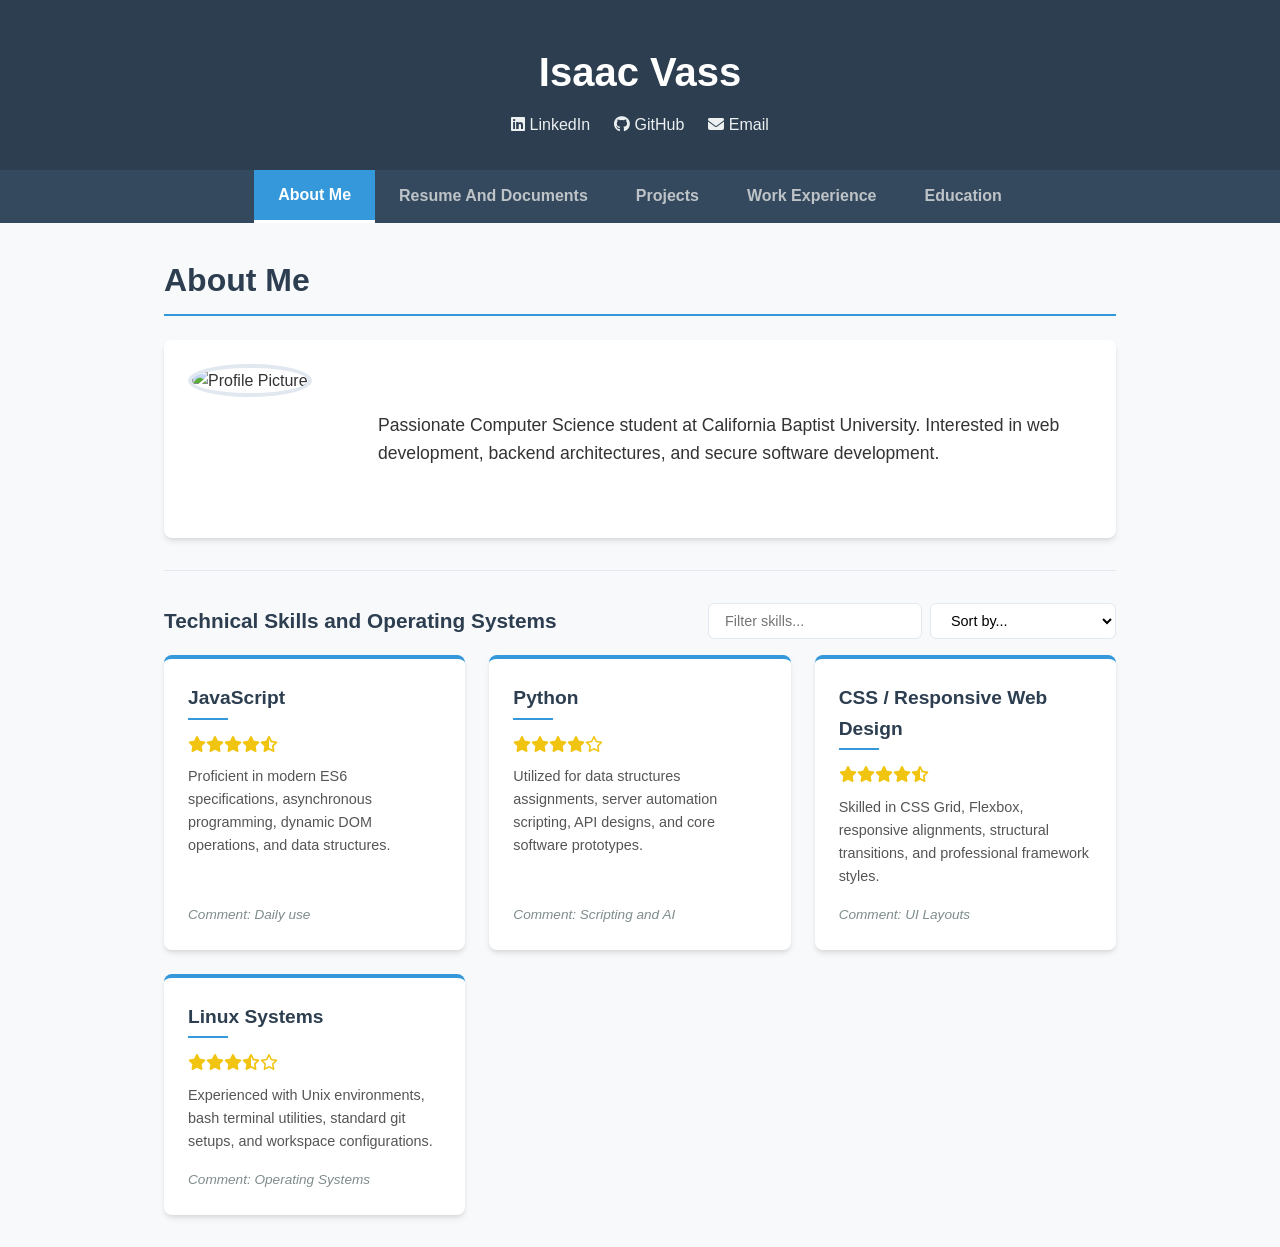
==== commit 88966a96: "updated header with my information" ====
--- a/index.html
+++ b/index.html
@@ -13,6 +13,7 @@
         <h1 id="header-name">Your Name</h1>
         <div class="header-links">
             <a id="link-linkedin" href="#" target="_blank"><i class="fab fa-linkedin"></i> LinkedIn</a>
+            <a id="link-github" href="#" target="_blank"><i class="fab fa-github"></i> GitHub</a>
             <a id="link-email" href="#"><i class="fas fa-envelope"></i> Email</a>
         </div>
     </header>
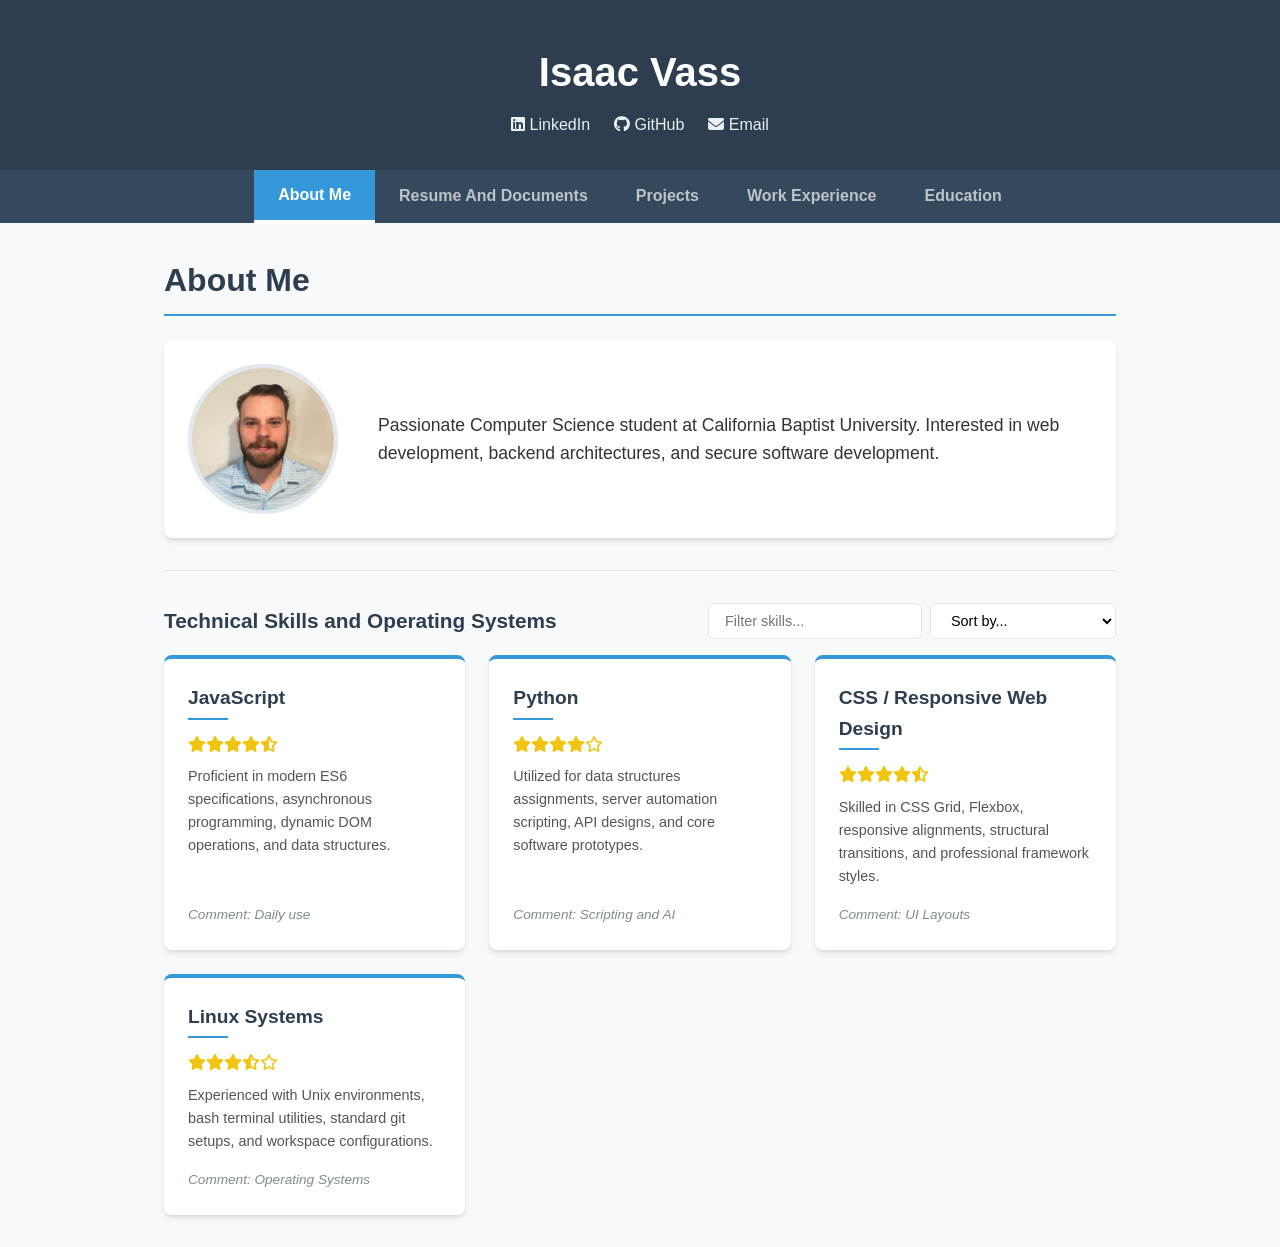
==== commit 34881626: "Changed classes header and information in readme" ====
--- a/index.html
+++ b/index.html
@@ -103,7 +103,7 @@
             <hr class="section-divider">
 
             <div class="classes-header">
-                <h3>Completed Courses</h3>
+                <h3>Highlighted Courses</h3>
             </div>
             <div id="classes-grid" class="cards-grid">
                 </div>
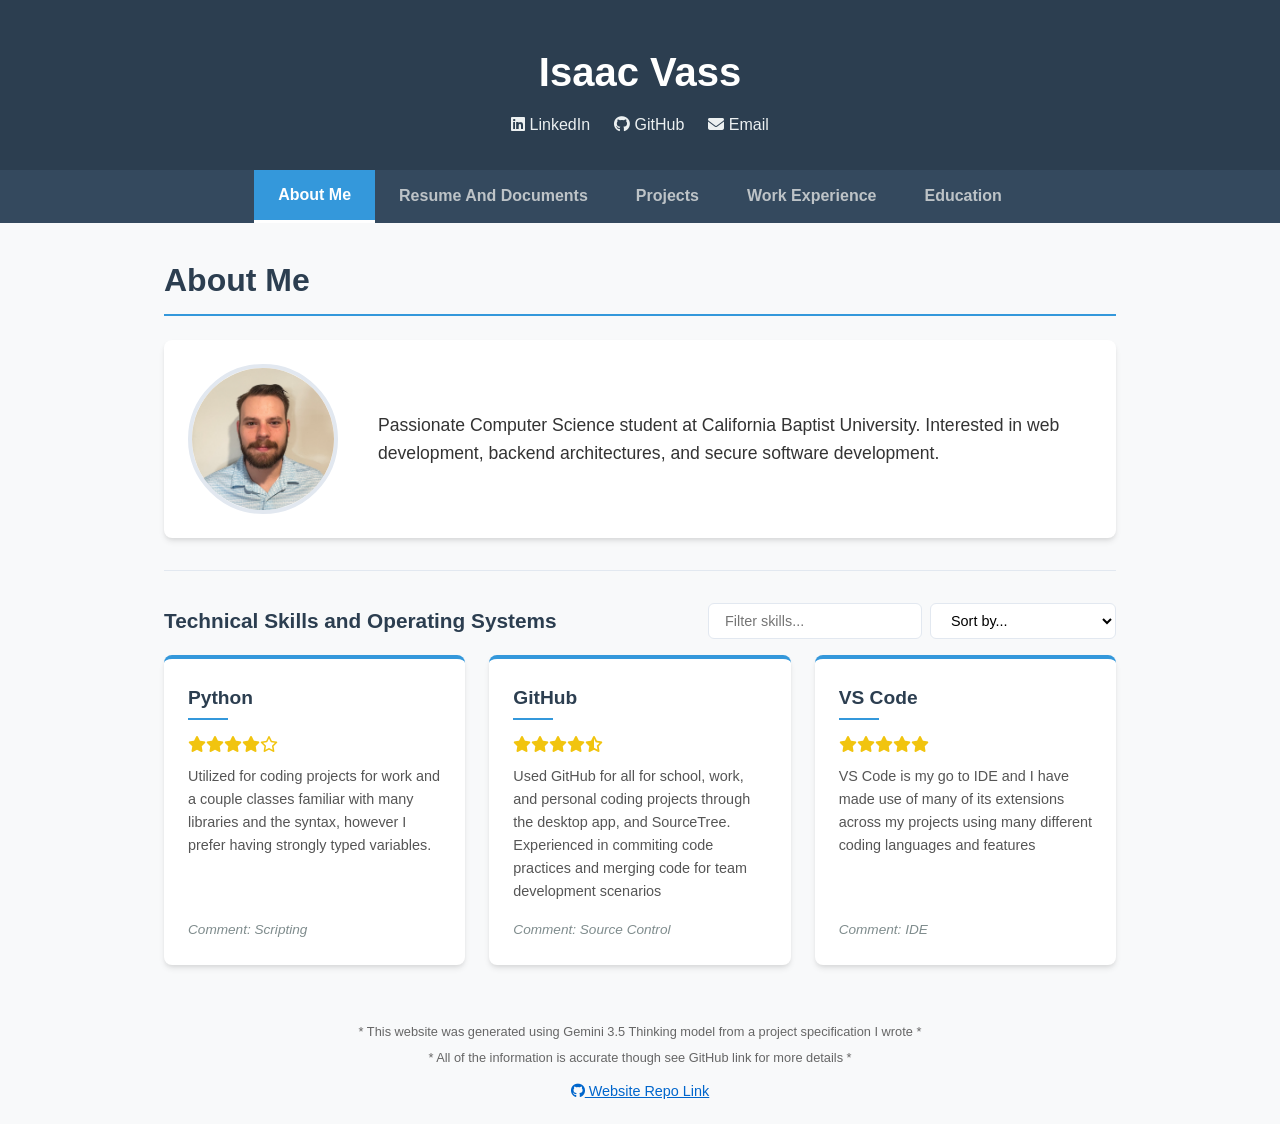
==== commit a37e25a6: "Added Disclaimer on website" ====
--- a/index.html
+++ b/index.html
@@ -113,4 +113,11 @@
 
     <script src="app.js"></script>
 </body>
+<footer id="footer" class="footer">
+    <p class="footer-text">* This website was generated using Gemini 3.5 Thinking model from a project specification I wrote *</p>
+    <p class="footer-text">* All of the information is accurate though see GitHub link for more details *</p>
+    <div class="footer-links">
+        <a id="link-github-page" href="#" target="_blank"><i class="fab fa-github"></i> Website Repo Link</a>
+    </div>
+</footer>
 </html>
--- a/style.css
+++ b/style.css
@@ -381,6 +381,35 @@
     background-color: #1a252f;
 }
 
+
+.footer {
+    text-align: center;
+    padding: 20px;
+    width: 100%;
+}
+
+.footer-text {
+    font-size: 0.8rem;
+    color: #666; /* Muted gray */
+    margin: 5px 0;
+}
+
+/* New styles for the footer link */
+.footer-links {
+    margin-top: 10px;
+}
+
+.footer-links a {
+    font-size: 0.9rem;
+    color: #0066cc; /* Gives it a classic blue link color, or change to #666 to match the text */
+    text-decoration: underline;
+}
+
+.footer-links a:hover {
+    color: #004499; /* Slightly darker blue on hover */
+}
+
+
 /* Responsive Styles */
 @media (max-width: 768px) {
     .profile-container {
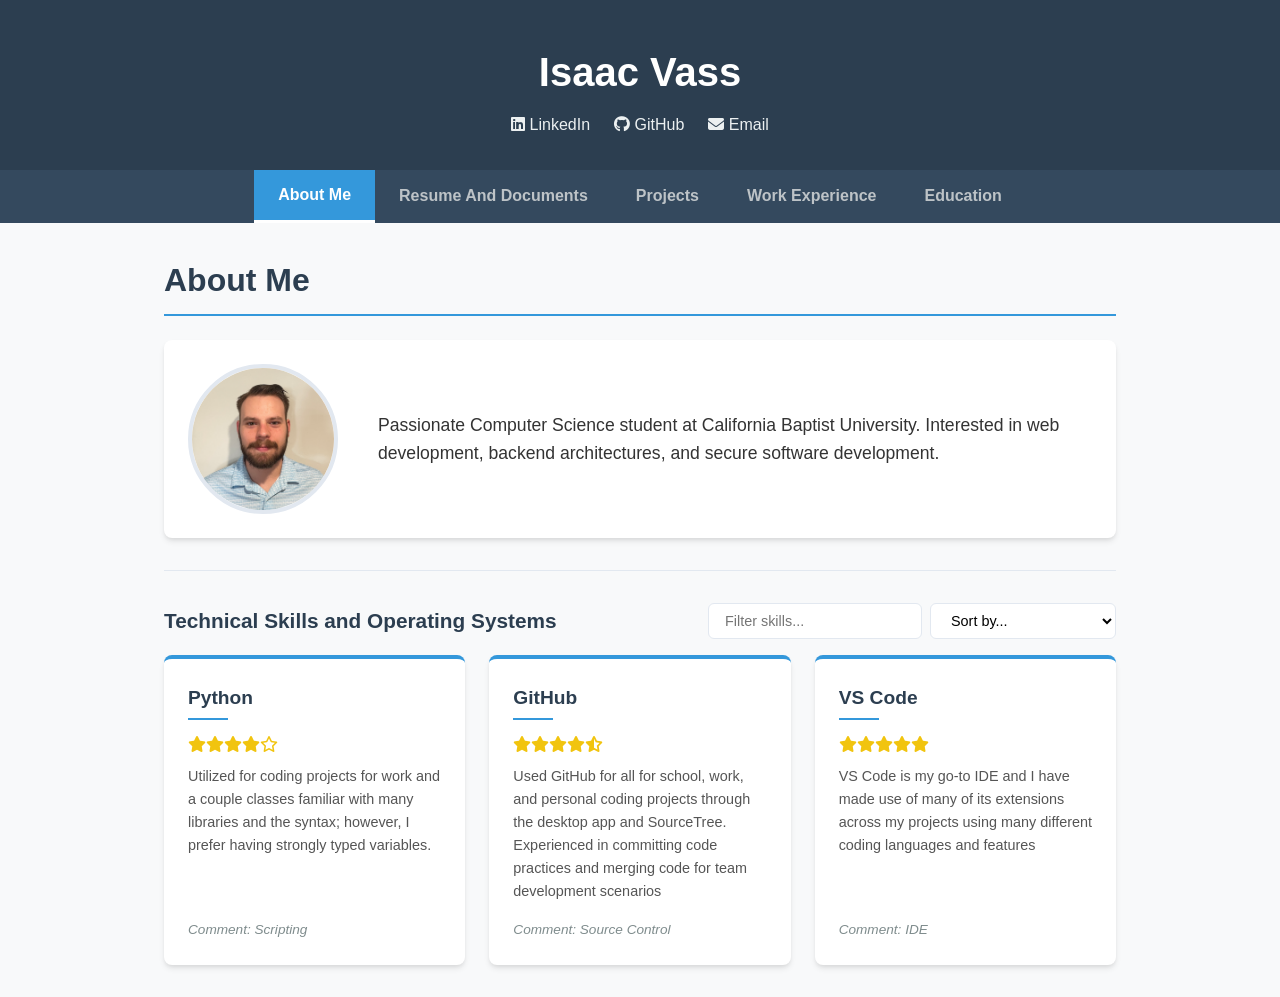
==== commit fd9631ab: "Removed Disclaimer as I was told I did not need it" ====
--- a/index.html
+++ b/index.html
@@ -113,11 +113,11 @@
 
     <script src="app.js"></script>
 </body>
-<footer id="footer" class="footer">
+<!-- <footer id="footer" class="footer">
     <p class="footer-text">* This website was generated using Gemini 3.5 Thinking model from a project specification I wrote *</p>
     <p class="footer-text">* All of the information is accurate though see GitHub link for more details *</p>
     <div class="footer-links">
         <a id="link-github-page" href="#" target="_blank"><i class="fab fa-github"></i> Website Repo Link</a>
     </div>
-</footer>
+</footer> -->
 </html>
